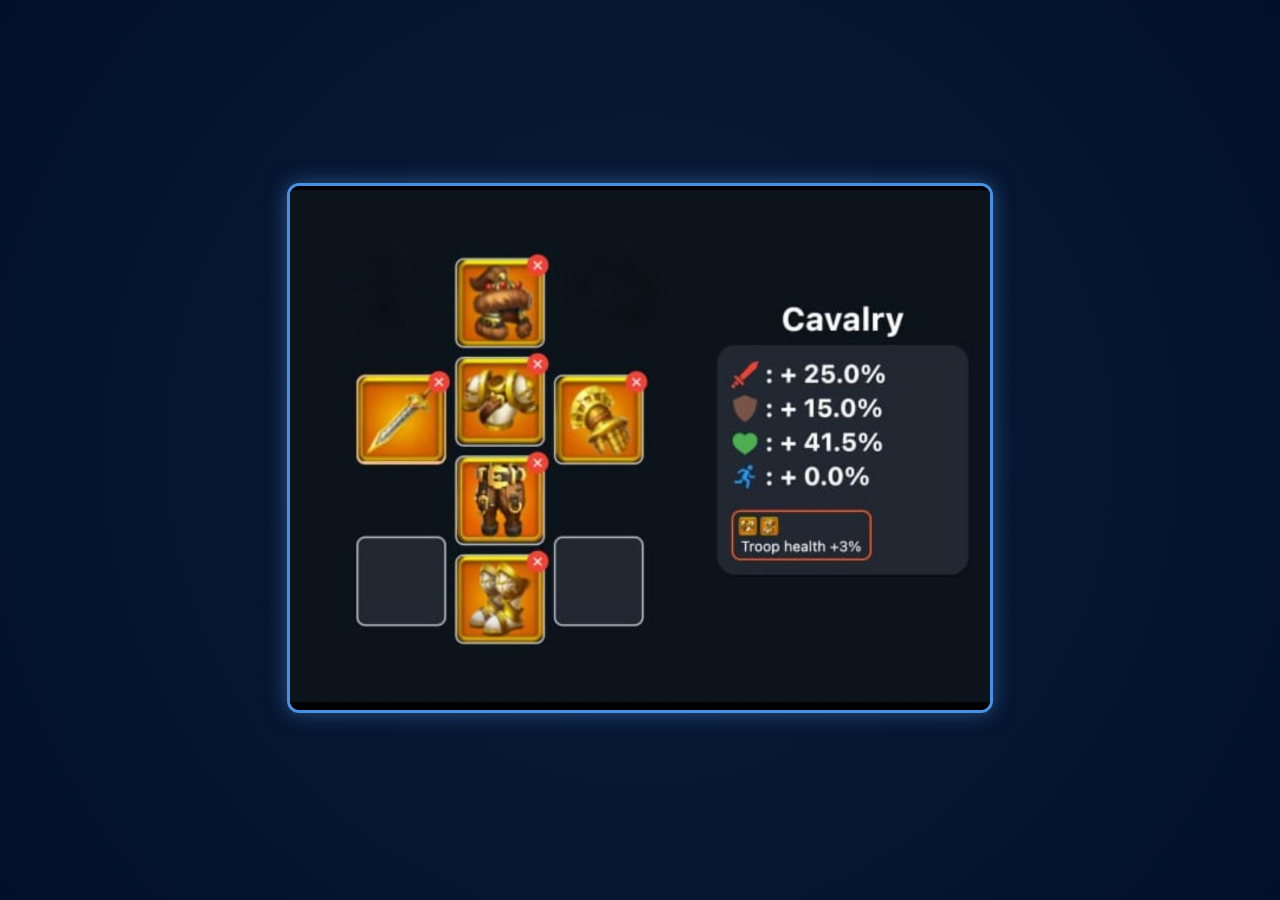
==== cavalleria.html @ cad57df0 "Add files via upload" ====
<!DOCTYPE html>
<html lang="it">
<head>
  <meta charset="UTF-8" />
  <meta name="viewport" content="width=device-width, initial-scale=1" />
  <title>Cavalleria - Regno 3138</title>
  <link href="https://fonts.googleapis.com/css2?family=MedievalSharp&display=swap" rel="stylesheet" />
  <style>
    body {
      margin: 0;
      font-family: 'MedievalSharp', cursive;
      background: radial-gradient(circle, #0b1d3a 0%, #021029 100%);
      display: flex;
      justify-content: center;
      align-items: center;
      min-height: 100vh;
    }

    .img-box img {
      width: 100%;
      max-width: 700px;
      border: 3px solid #4a90e2;
      border-radius: 12px;
      box-shadow: 0 0 20px rgba(74, 144, 226, 0.5);
    }
  </style>
</head>
<body>
  <div class="img-box">
    <img src="cavalleria.jpg" alt="Cavalleria">
  </div>
</body>
</html>
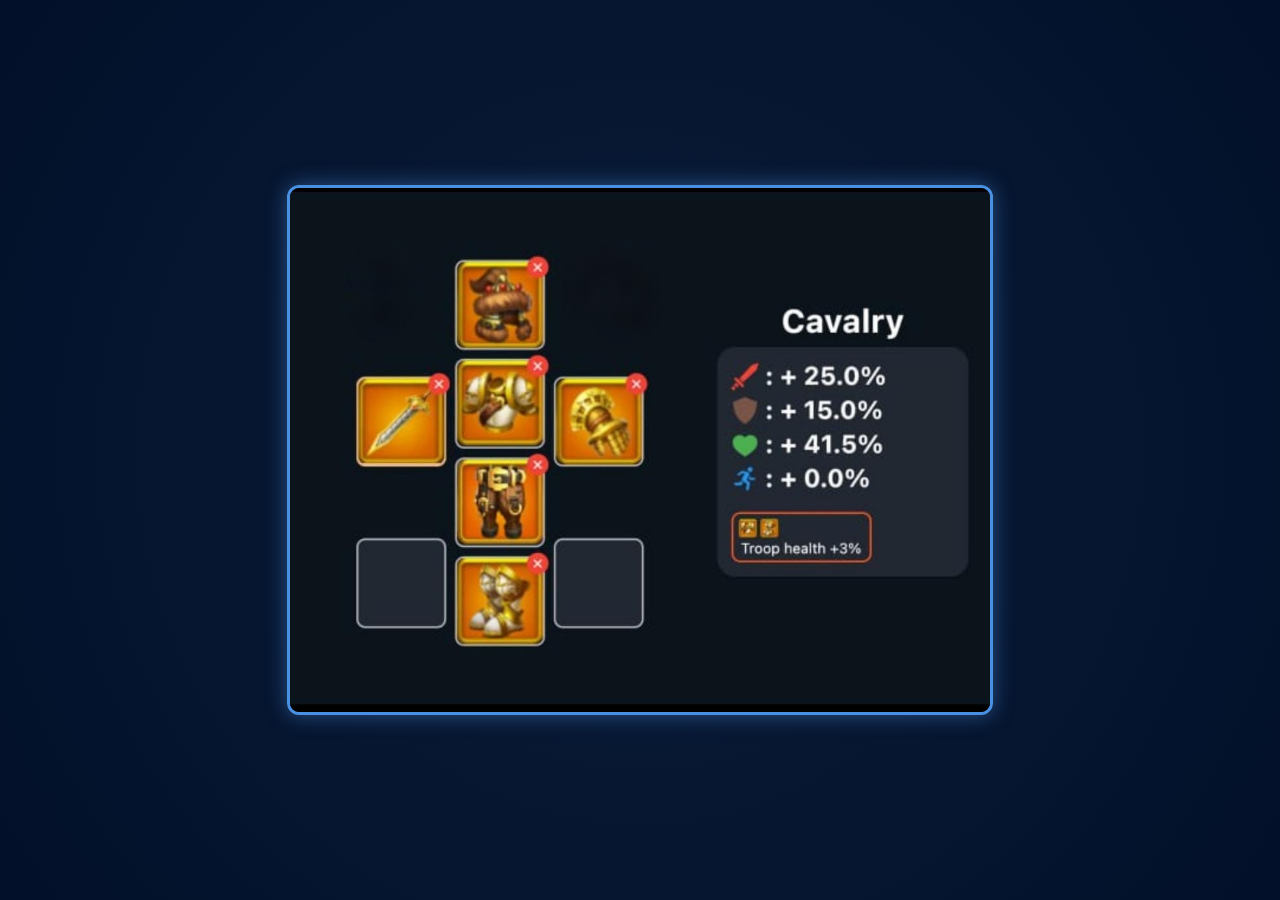
==== commit d6065388: "Update cavalleria.html" ====
--- a/cavalleria.html
+++ b/cavalleria.html
@@ -14,6 +14,8 @@
       justify-content: center;
       align-items: center;
       min-height: 100vh;
+      padding: 1rem;
+      box-sizing: border-box;
     }
 
     .img-box img {
@@ -22,6 +24,8 @@
       border: 3px solid #4a90e2;
       border-radius: 12px;
       box-shadow: 0 0 20px rgba(74, 144, 226, 0.5);
+      height: auto;
+      display: block;
     }
   </style>
 </head>
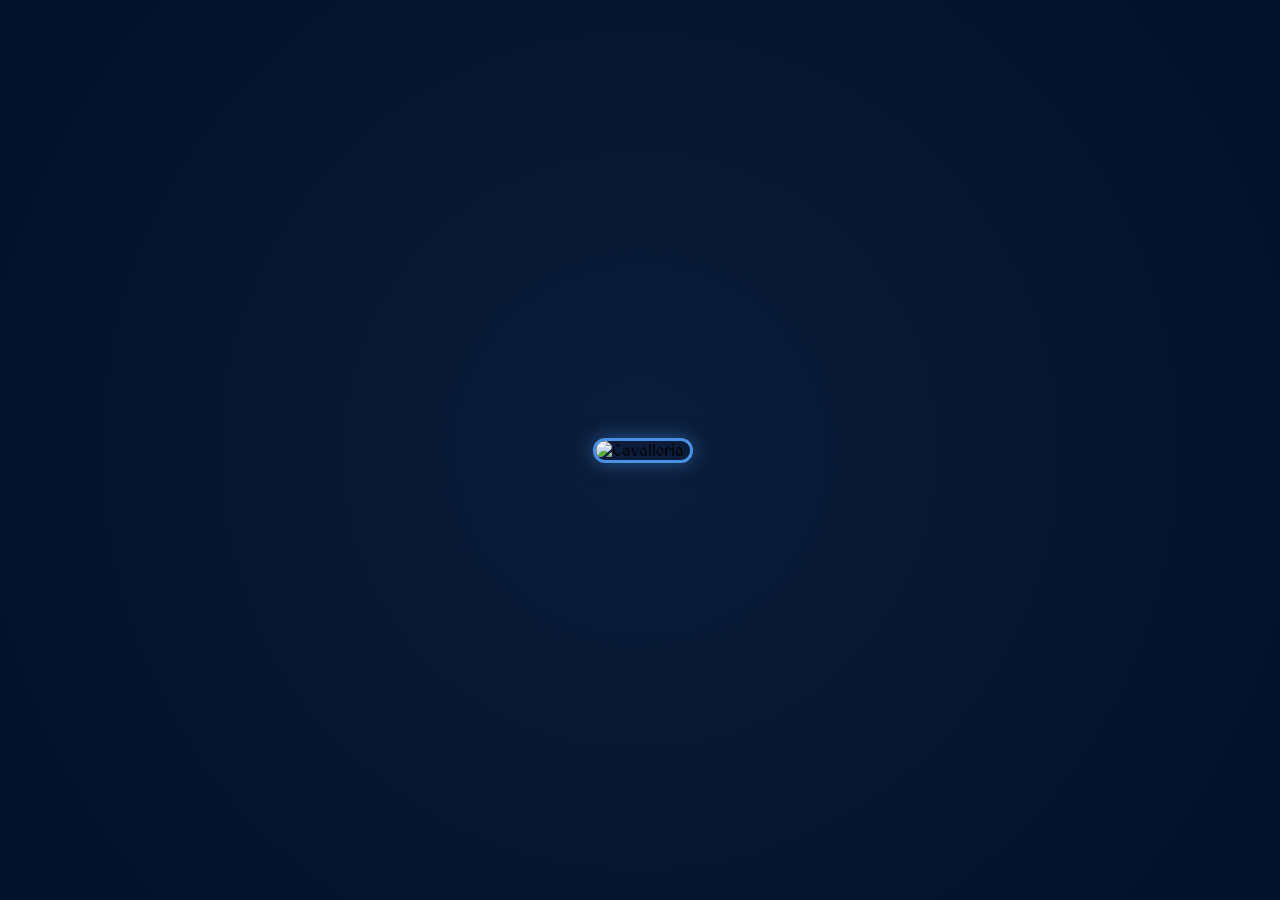
==== commit 324bbb34: "Update cavalleria.html" ====
--- a/cavalleria.html
+++ b/cavalleria.html
@@ -31,7 +31,7 @@
 </head>
 <body>
   <div class="img-box">
-    <img src="cavalleria.jpg" alt="Cavalleria">
+    <img src="cavalleriaLow.jpg" alt="Cavalleria">
   </div>
 </body>
 </html>
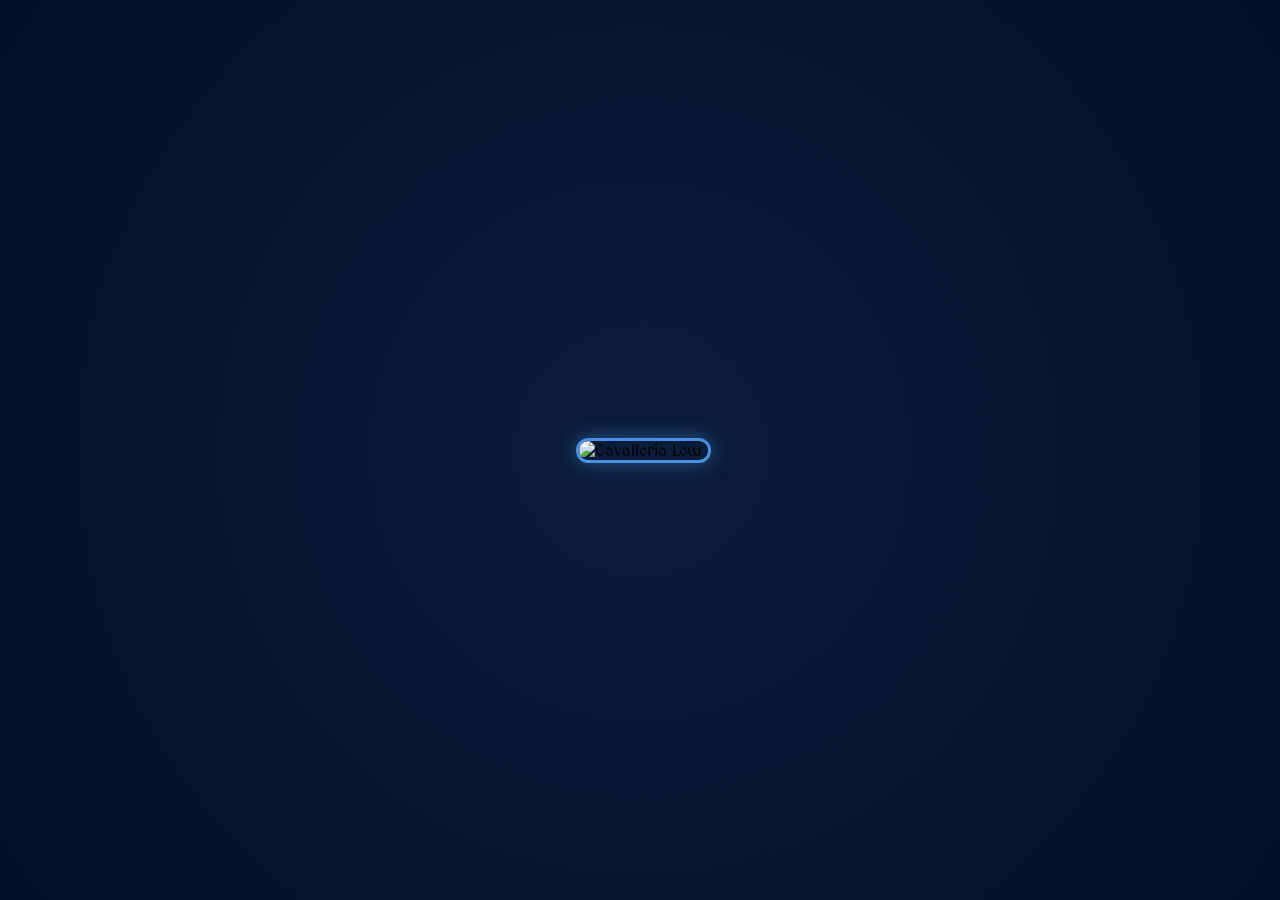
==== commit deafacc2: "Update cavalleria.html" ====
--- a/cavalleria.html
+++ b/cavalleria.html
@@ -31,7 +31,7 @@
 </head>
 <body>
   <div class="img-box">
-    <img src="cavalleriaLow.jpg" alt="Cavalleria">
+    <img src="cavalleriaLow.jpg" alt="Cavalleria Low">
   </div>
 </body>
 </html>
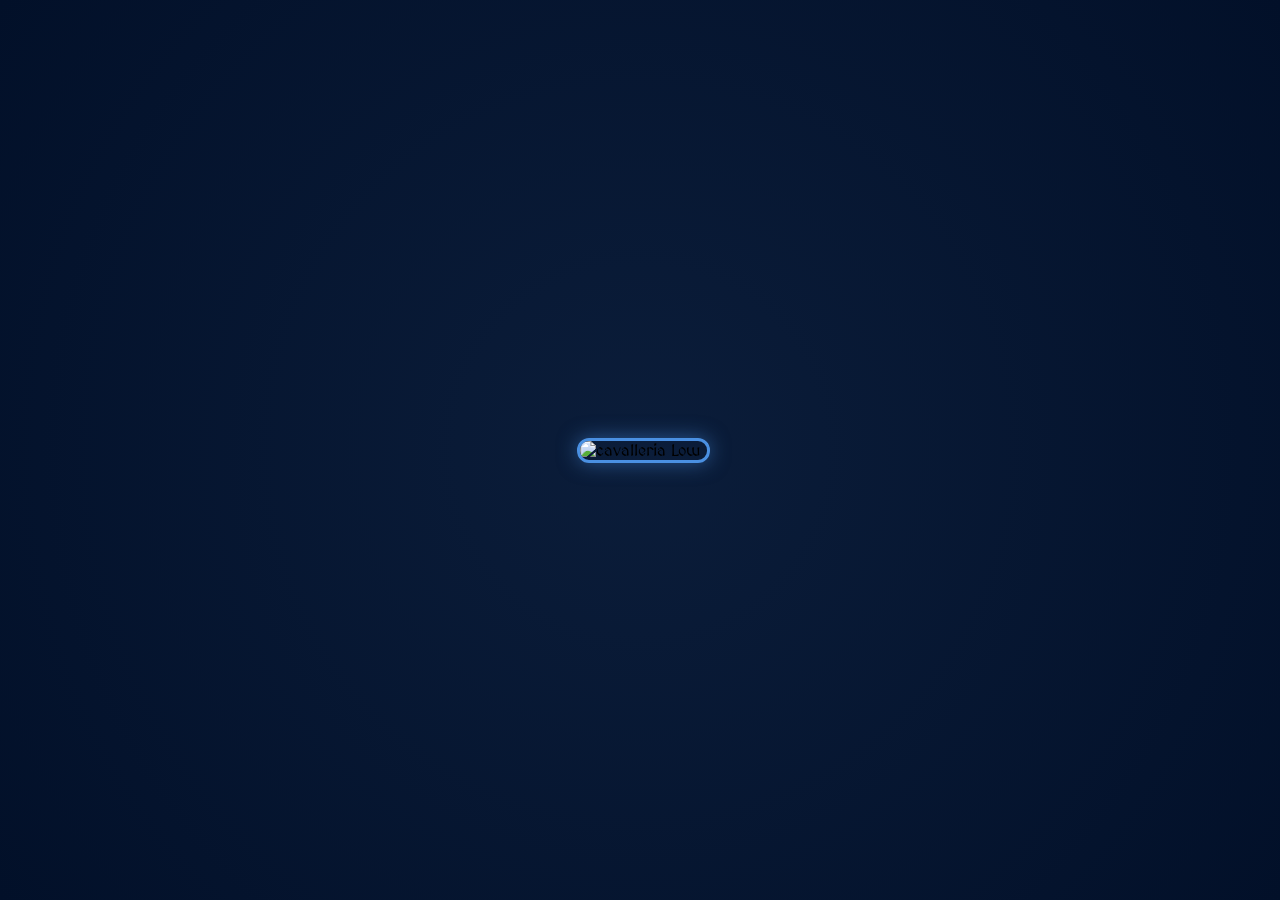
==== commit dac10037: "Update cavalleria.html" ====
--- a/cavalleria.html
+++ b/cavalleria.html
@@ -31,7 +31,7 @@
 </head>
 <body>
   <div class="img-box">
-    <img src="cavalleriaLow.jpg" alt="Cavalleria Low">
+    <img src="cavalleriaLow.jpg" alt="cavalleria Low">
   </div>
 </body>
 </html>
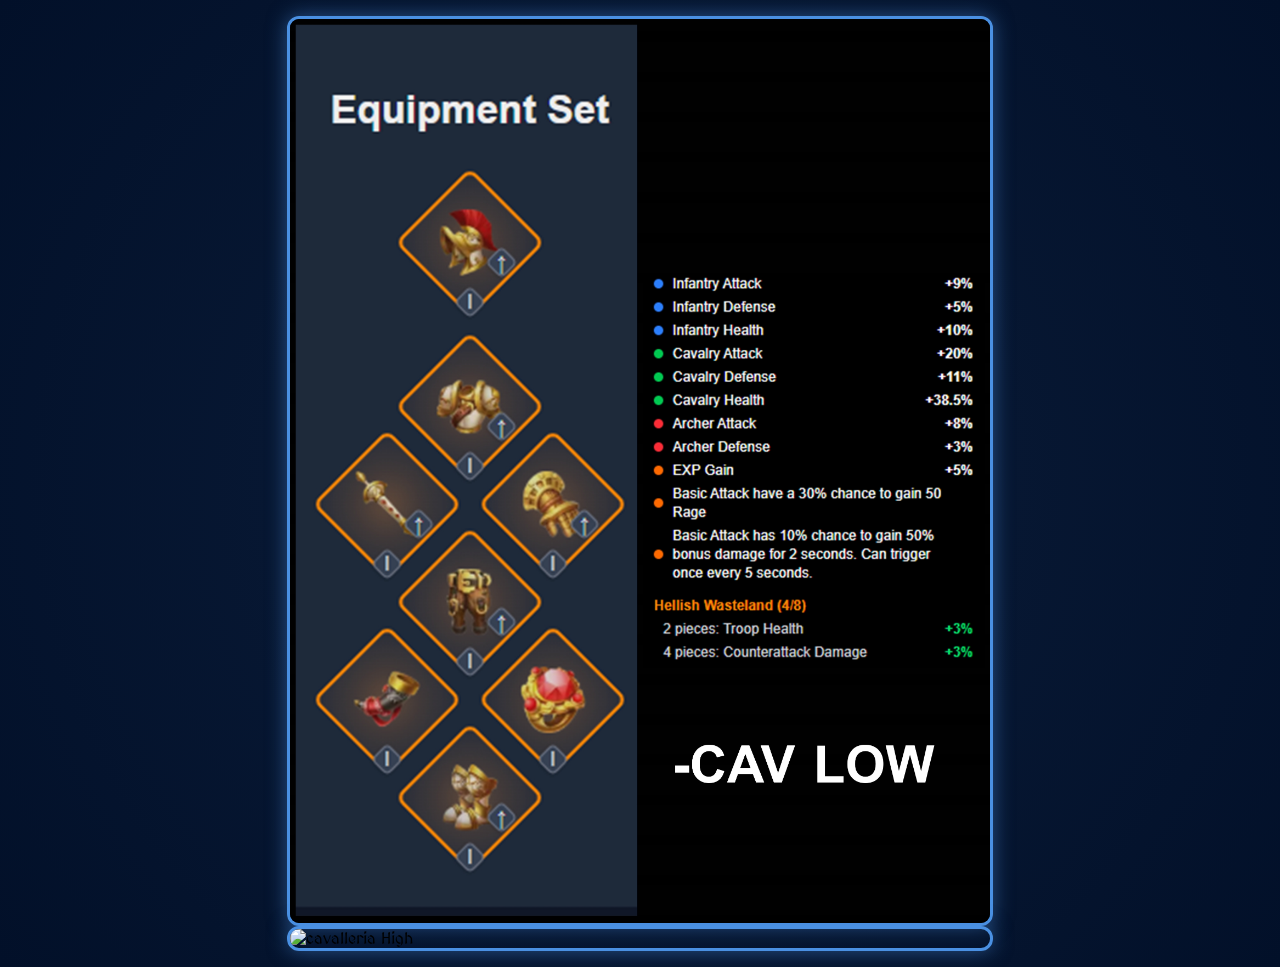
==== commit 23990c65: "Update cavalleria.html" ====
--- a/cavalleria.html
+++ b/cavalleria.html
@@ -32,6 +32,7 @@
 <body>
   <div class="img-box">
     <img src="cavalleriaLow.jpg" alt="cavalleria Low">
+    <img src="cavalleriaHigh.jpg" alt="cavalleria High">
   </div>
 </body>
 </html>
